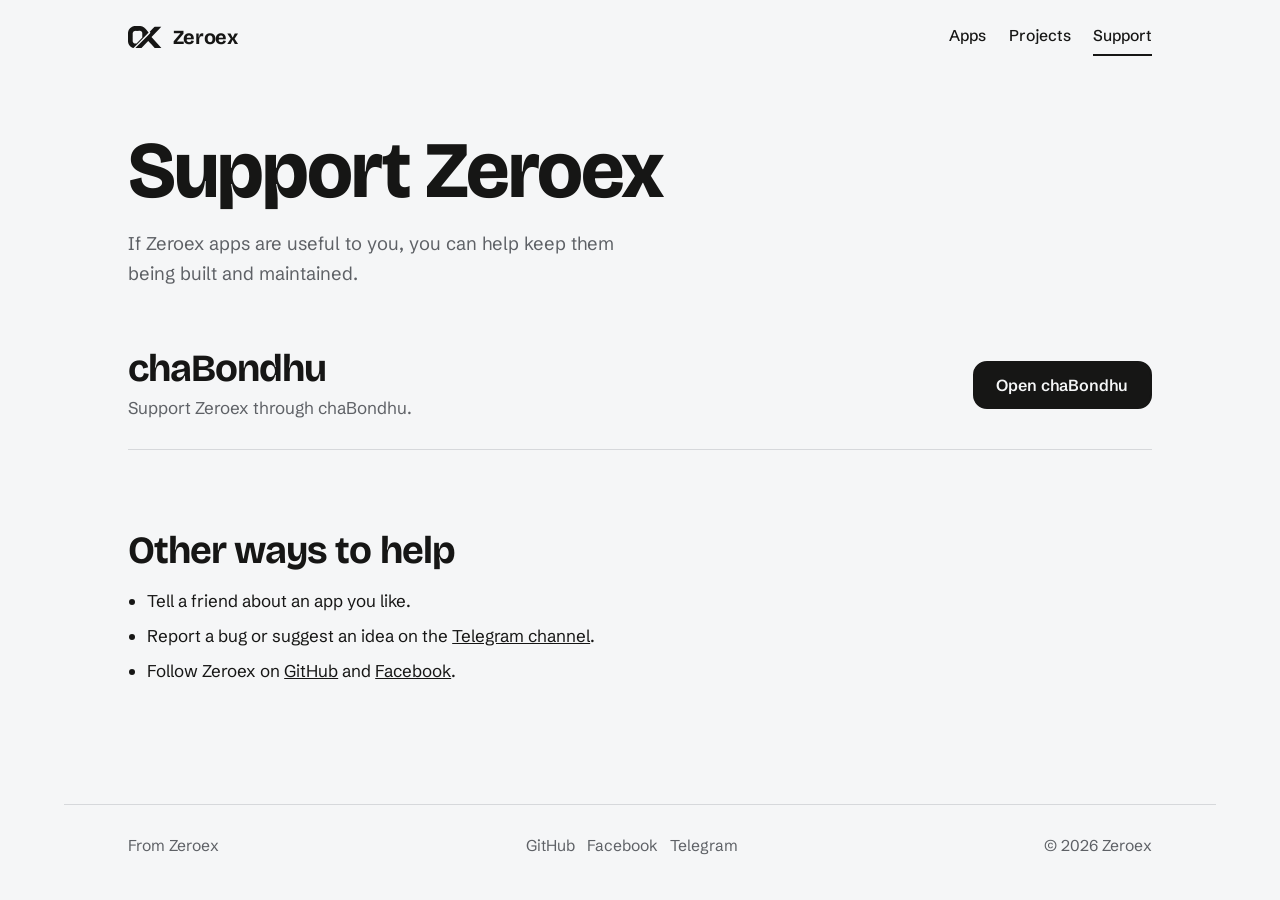
==== support.html @ efe3c901 "Add files via upload" ====
<!doctype html>
<html lang="en">
<head>
<meta charset="utf-8">
<meta name="viewport" content="width=device-width, initial-scale=1">
<title>Support Zeroex</title>
<meta name="description" content="Support the development of Zeroex apps through chaBondhu.">
<meta property="og:title" content="Support Zeroex">
<meta property="og:description" content="Support the development of Zeroex apps through chaBondhu.">
<meta name="theme-color" content="#161615">
<link rel="icon" href="favicon.svg" type="image/svg+xml">
<link rel="preconnect" href="https://fonts.googleapis.com">
<link rel="preconnect" href="https://fonts.gstatic.com" crossorigin>
<link href="https://fonts.googleapis.com/css2?family=Bricolage+Grotesque:opsz,wght@12..96,500..800&family=Schibsted+Grotesk:wght@400..700&display=swap" rel="stylesheet">
<link rel="stylesheet" href="style.css">
</head>
<body>
<svg width="0" height="0" style="position:absolute" aria-hidden="true" focusable="false"><defs><path id="zo" fill-rule="evenodd" d="M391 15 L374 9 L355 4 L335 1 L322 0 L190 0 L168 2 L148 6 L127 13 L109 21 L92 31 L72 46 L54 63 L45 73 L32 90 L20 111 L13 128 L8 141 L5 153 L1 175 L0 189 L0 411 L1 425 L3 441 L9 464 L14 478 L20 493 L31 512 L42 528 L57 545 L76 563 L94 575 L116 587 L125 591 L143 597 L146 597 L303 436 L558 178 L556 175 L518 129 L480 84 L465 67 L449 52 L437 42 L426 34 L409 24ZM351 139 L360 144 L371 155 L376 162 L380 171 L384 183 L386 194 L386 306 L385 310 L383 315 L381 319 L231 471 L227 474 L221 475 L191 475 L177 473 L172 471 L163 467 L151 458 L145 452 L137 441 L134 435 L130 425 L128 416 L127 408 L127 205 L127 198 L129 186 L133 175 L137 167 L146 155 L153 148 L160 143 L168 139 L176 135 L191 132 L214 131 L238 132 L313 131 L326 131 L337 133 L345 136Z"/><path id="zx" d="M899 21 L734 21 L729 21 L722 23 L716 26 L711 29 L677 63 L586 156 L586 158 L598 172 L602 178 L603 181 L603 185 L602 189 L601 192 L564 228 L559 234 L232 564 L195 601 L346 601 L355 599 L361 596 L366 592 L377 581 L507 446 L546 405 L547 405 L604 465 L631 495 L721 592 L727 596 L737 600 L744 601 L908 601 L908 601 L818 499 L634 298 L636 295 L701 227 L844 78 L899 22Z"/></defs></svg><a class="skip" href="#main">Skip to content</a>
<header class="wrap top">
  <a class="brand" href="index.html" aria-label="Zeroex home">
    <svg viewBox="0 0 908 601" class="glyph" aria-hidden="true"><use href="#zo"/><use href="#zx"/></svg>
    <span>Zeroex</span>
  </a>
  <nav class="nav" aria-label="Main">
    <a href="index.html#apps">Apps</a>
    <a href="index.html#projects">Projects</a>
    <a href="support.html" aria-current="page">Support</a>
  </nav>
</header>

<main id="main">
  <section class="wrap page-title" aria-labelledby="h">
    <h1 id="h">Support Zeroex</h1>
    <p>If Zeroex apps are useful to you, you can help keep them being built and maintained.</p>
  </section>

  <section class="wrap" aria-label="Ways to support">
    <div id="methods"></div>
    <noscript>
      <div class="method"><div><h2>chaBondhu</h2><p>Support Zeroex through chaBondhu.</p></div>
      <a class="btn" href="https://chabondhu.com/zeroex">Open chaBondhu</a></div>
    </noscript>
  </section>

  <section class="section wrap" aria-labelledby="free-h">
    <h2 id="free-h" style="font-size:clamp(1.7rem,4.5vw,2.4rem);margin-bottom:1rem">Other ways to help</h2>
    <ul class="ways">
      <li>Tell a friend about an app you like.</li>
      <li>Report a bug or suggest an idea on the <a href="https://t.me/zeroex_0x" target="_blank" rel="noopener">Telegram channel</a>.</li>
      <li>Follow Zeroex on <a href="https://github.com/Zeroex-0X" target="_blank" rel="noopener">GitHub</a> and <a href="https://www.facebook.com/zeroex.0X" target="_blank" rel="noopener">Facebook</a>.</li>
    </ul>
  </section>
</main>
<footer class="wrap foot">
  <span>From Zeroex</span>
  <span><a href="https://github.com/Zeroex-0X" target="_blank" rel="noopener">GitHub</a> &nbsp; <a href="https://www.facebook.com/zeroex.0X" target="_blank" rel="noopener">Facebook</a> &nbsp; <a href="https://t.me/zeroex_0x" target="_blank" rel="noopener">Telegram</a></span>
  <span>© 2026 Zeroex</span>
</footer>

<script>
/* ============ EDIT HERE ============
   Add more support methods by adding one more line to this list.
   Example: { name: "Method name", about: "One line about it.", url: "https://...", cta: "Button text" } */
const METHODS = [
  { name: "chaBondhu", about: "Support Zeroex through chaBondhu.", url: "https://chabondhu.com/zeroex", cta: "Open chaBondhu" }
];
/* =================================== */

const box = document.getElementById("methods");
METHODS.forEach(m => {
  const row = document.createElement("div");
  row.className = "method";
  const left = document.createElement("div");
  const h = document.createElement("h2"); h.textContent = m.name;
  const p = document.createElement("p"); p.textContent = m.about;
  left.append(h, p);
  const a = document.createElement("a");
  a.className = "btn"; a.href = m.url; a.target = "_blank"; a.rel = "noopener";
  a.textContent = m.cta;
  a.setAttribute("aria-label", m.cta + " (opens in a new tab)");
  row.append(left, a);
  box.appendChild(row);
});
</script>
</body>
</html>
---- style.css ----
:root{
  color-scheme: light dark;
  --paper:#F5F6F7; --ink:#161615; --muted:#5E6166; --line:#D6D8DB;
  --band:#161615; --on-band:#F5F6F7; --band-muted:#A3A7AD; --band-line:#36383C;
  --cut:clamp(40px,8vw,128px);
  --pad:clamp(1.25rem,5vw,4rem);
  --max:72rem;
  --radius:14px;
  --display:"Bricolage Grotesque","Segoe UI",system-ui,sans-serif;
  --body:"Schibsted Grotesk",system-ui,-apple-system,"Segoe UI",sans-serif;
}
@media (prefers-color-scheme:dark){
  :root{
    --paper:#161615; --ink:#F2F3F4; --muted:#A0A4AA; --line:#32343A;
    --band:#F2F3F4; --on-band:#161615; --band-muted:#55585E; --band-line:#CDCFD3;
  }
}
*,*::before,*::after{box-sizing:border-box}
html{-webkit-text-size-adjust:100%;scroll-behavior:smooth}
body{margin:0;background:var(--paper);color:var(--ink);font-family:var(--body);font-size:1.0625rem;line-height:1.6;-webkit-font-smoothing:antialiased}
a{color:inherit}
h1,h2,h3{font-family:var(--display);margin:0;line-height:1.05;letter-spacing:-.025em}
p{margin:0}
.wrap{max-width:var(--max);margin-inline:auto;padding-inline:var(--pad)}
.skip{position:absolute;left:-999px;top:0;background:var(--ink);color:var(--paper);padding:.6rem 1rem;z-index:10}
.skip:focus{left:0}
:focus-visible{outline:3px solid currentColor;outline-offset:3px;border-radius:6px}
svg{display:block}
.glyph{fill:currentColor}

/* header */
.top{display:flex;align-items:center;justify-content:space-between;gap:1rem;padding-block:1.1rem}
.brand{display:inline-flex;align-items:center;gap:.7rem;text-decoration:none;font-family:var(--display);font-weight:700;font-size:1.25rem;letter-spacing:-.02em}
.brand svg{width:2.1rem;height:auto}
.nav{display:flex;gap:clamp(.8rem,3vw,1.4rem);font-weight:500;font-size:.98rem}
.nav a{text-decoration:none;padding:.35rem 0;border-bottom:2px solid transparent}
.nav a:hover,.nav a[aria-current="page"]{border-bottom-color:currentColor}

/* hero */
.hero{display:grid;gap:1.5rem;align-items:center;padding-block:clamp(1rem,4vw,3rem) calc(var(--cut) + 2.5rem)}
.hero-mark{width:min(78%,17rem);justify-self:start}
.hero h1{font-size:clamp(2.7rem,8.4vw,5.6rem);font-weight:750;max-width:11ch;text-wrap:balance}
.hero p{margin-top:1.25rem;max-width:30rem;color:var(--muted);font-size:1.15rem}
.actions{display:flex;flex-wrap:wrap;gap:.75rem;margin-top:1.75rem}
@media (min-width:56rem){
  .hero{grid-template-columns:1fr 1.05fr;gap:3rem}
  .hero-mark{order:2;width:100%;max-width:38rem;justify-self:end}
}

/* buttons */
.btn{--btn-bg:var(--ink);--btn-fg:var(--paper);display:inline-flex;align-items:center;justify-content:center;padding:.8rem 1.35rem;min-height:3rem;border-radius:var(--radius);background:var(--btn-bg);color:var(--btn-fg);border:2px solid var(--btn-bg);font:600 1rem/1 var(--body);text-decoration:none;cursor:pointer}
.btn:hover{opacity:.88}
.btn.ghost{background:transparent;color:var(--btn-bg)}
.band .btn{--btn-bg:var(--on-band);--btn-fg:var(--band)}
.pill{display:inline-block;justify-self:start;border:1.5px solid currentColor;border-radius:999px;padding:.2rem .8rem;font-size:.9rem;font-weight:500;white-space:nowrap}

/* ribbon band (echoes the slash in the logo) */
.band{background:var(--band);color:var(--on-band);clip-path:polygon(0 var(--cut),100% 0,100% calc(100% - var(--cut)),0 100%);margin-top:calc(var(--cut) * -1);padding-block:calc(var(--cut) + 2.5rem)}
.band .muted{color:var(--band-muted)}
.sec-head{display:flex;align-items:baseline;justify-content:space-between;gap:1rem;margin-bottom:1.5rem}
.sec-head h2{font-size:clamp(2rem,5vw,3rem);font-weight:700}
.rows{list-style:none;margin:0;padding:0;border-top:1.5px solid var(--line)}
.band .rows{border-top-color:var(--band-line)}
.row{display:grid;gap:.9rem 2rem;align-items:center;padding-block:1.6rem;border-bottom:1.5px solid var(--line)}
.band .row{border-bottom-color:var(--band-line)}
.row h3{font-size:clamp(1.8rem,4.5vw,2.6rem);font-weight:700}
.row .muted{margin-top:.35rem;max-width:30rem}
@media (min-width:44rem){.row{grid-template-columns:1fr auto}}

/* generic sections */
.section{padding-block:clamp(2.5rem,7vw,5rem)}
.muted{color:var(--muted)}
.empty{padding-block:1.6rem;max-width:34rem}
.empty a{font-weight:600}

/* find / link rows */
.linkrow{display:flex;justify-content:space-between;gap:1rem;align-items:baseline;padding-block:1.25rem;border-bottom:1.5px solid var(--line);text-decoration:none}
.linkrow strong{font-family:var(--display);font-size:clamp(1.5rem,4vw,2.1rem);font-weight:700;letter-spacing:-.02em}
.linkrow span{color:var(--muted);overflow-wrap:anywhere;text-align:right}
.linkrow:hover strong{text-decoration:underline;text-underline-offset:.25em;text-decoration-thickness:2px}

/* support teaser */
.cta{display:grid;gap:1.25rem;justify-items:start}
.cta h2{font-size:clamp(2.1rem,6vw,3.6rem);font-weight:750;max-width:16ch;text-wrap:balance}
.cta p{max-width:30rem;color:var(--muted)}

/* support page */
.page-title{padding-block:clamp(1.5rem,5vw,3.5rem) 2rem}
.page-title h1{font-size:clamp(2.6rem,8vw,5rem);font-weight:750}
.page-title p{margin-top:1rem;max-width:32rem;color:var(--muted);font-size:1.15rem}
.method{display:grid;gap:1rem 2rem;align-items:center;padding-block:1.75rem;border-bottom:1.5px solid var(--line)}
.method h2{font-size:clamp(1.7rem,4.5vw,2.4rem);font-weight:700}
.method p{margin-top:.35rem;color:var(--muted);max-width:30rem}
@media (min-width:44rem){.method{grid-template-columns:1fr auto}}
.ways{margin:0;padding-left:1.2rem;max-width:34rem}
.ways li{margin-bottom:.5rem}

/* footer */
.foot{border-top:1.5px solid var(--line);margin-top:2rem;padding-block:1.75rem 2.5rem;display:flex;flex-wrap:wrap;justify-content:space-between;gap:.75rem 2rem;color:var(--muted);font-size:.98rem}
.foot a{text-decoration:none}
.foot a:hover{text-decoration:underline}

/* the one motion: the two halves slide along the cut and meet */
@media (prefers-reduced-motion:no-preference){
  .piece{animation-duration:1.1s;animation-timing-function:cubic-bezier(.16,.84,.24,1);animation-fill-mode:both}
  .piece.o{animation-name:from-o}
  .piece.x{animation-name:from-x}
  @keyframes from-o{from{transform:translate(-110px,110px);opacity:0}to{transform:none;opacity:1}}
  @keyframes from-x{from{transform:translate(110px,-110px);opacity:0}to{transform:none;opacity:1}}
}
@media (prefers-reduced-motion:reduce){html{scroll-behavior:auto}}
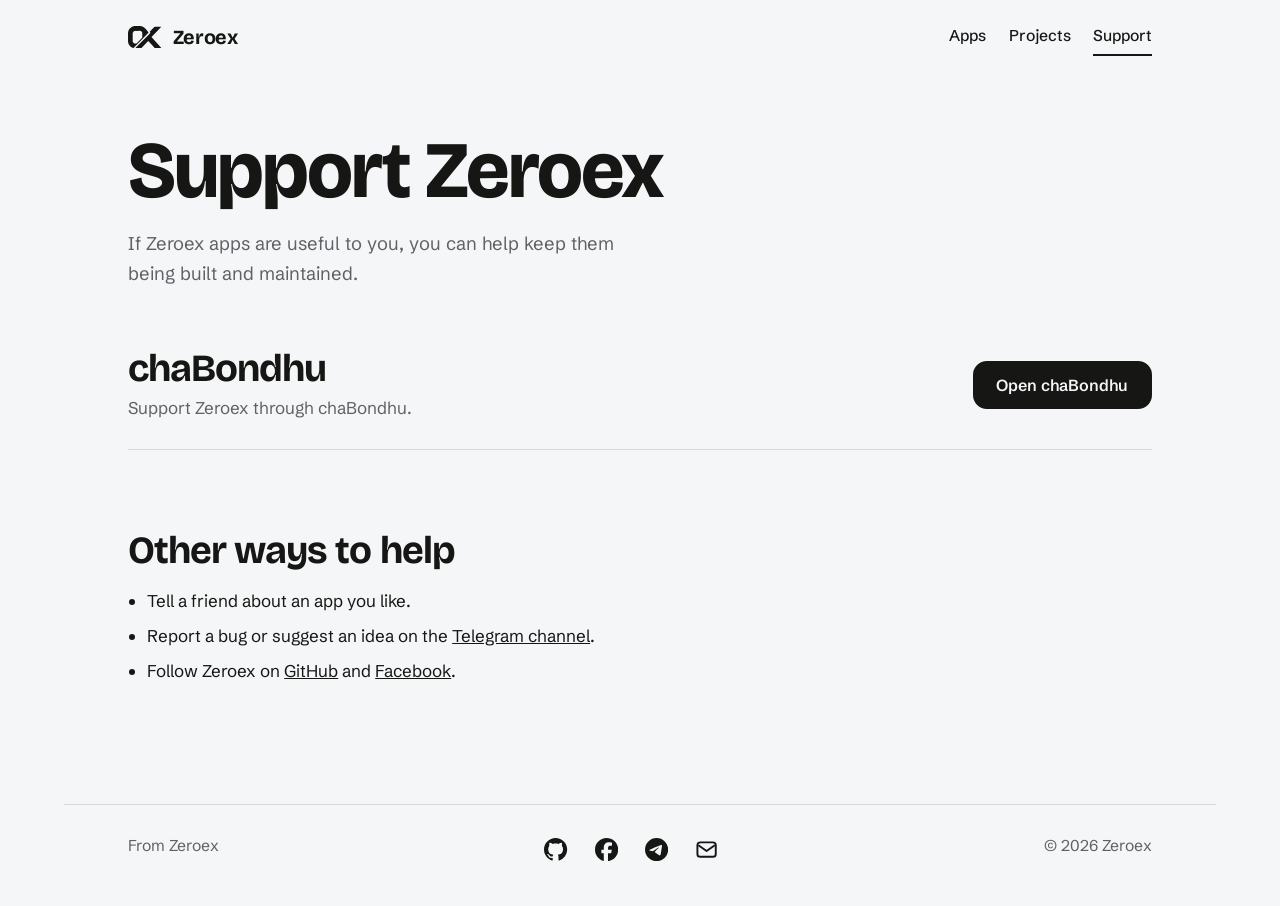
==== commit 7670bf5c: "Add social media icons to footer" ====
--- a/support.html
+++ b/support.html
@@ -53,7 +53,12 @@
 </main>
 <footer class="wrap foot">
   <span>From Zeroex</span>
-  <span><a href="https://github.com/Zeroex-0X" target="_blank" rel="noopener">GitHub</a> &nbsp; <a href="https://www.facebook.com/zeroex.0X" target="_blank" rel="noopener">Facebook</a> &nbsp; <a href="https://t.me/zeroex_0x" target="_blank" rel="noopener">Telegram</a></span>
+  <span class="foot-icons">
+    <a href="https://github.com/Zeroex-0X" target="_blank" rel="noopener" aria-label="GitHub"><svg class="ico" width="28" height="28" viewBox="0 0 16 16" aria-hidden="true"><path fill="currentColor" d="M8 0C3.58 0 0 3.58 0 8c0 3.54 2.29 6.53 5.47 7.59.4.07.55-.17.55-.38 0-.19-.01-.82-.01-1.49-2.01.37-2.53-.49-2.69-.94-.09-.23-.48-.94-.82-1.13-.28-.15-.68-.52-.01-.53.63-.01 1.08.58 1.23.82.72 1.21 1.87.87 2.33.66.07-.52.28-.87.51-1.07-1.78-.2-3.64-.89-3.64-3.95 0-.87.31-1.59.82-2.15-.08-.2-.36-1.02.08-2.12 0 0 .67-.21 2.2.82.64-.18 1.32-.27 2-.27.68 0 1.36.09 2 .27 1.53-1.04 2.2-.82 2.2-.82.44 1.1.16 1.92.08 2.12.51.56.82 1.27.82 2.15 0 3.07-1.87 3.75-3.65 3.95.29.25.54.73.54 1.48 0 1.07-.01 1.93-.01 2.2 0 .21.15.46.55.38A8.013 8.013 0 0016 8c0-4.42-3.58-8-8-8z"/></svg></a>
+    <a href="https://www.facebook.com/zeroex.0X" target="_blank" rel="noopener" aria-label="Facebook"><svg class="ico" width="28" height="28" viewBox="0 0 24 24" aria-hidden="true"><path fill="currentColor" d="M9.101 23.691v-7.98H6.627v-3.667h2.474v-1.58c0-4.085 1.848-5.978 5.858-5.978.401 0 .955.042 1.468.103a8.68 8.68 0 0 1 1.141.195v3.325a8.623 8.623 0 0 0-.653-.036 26.805 26.805 0 0 0-.733-.009c-.707 0-1.259.096-1.675.309a1.686 1.686 0 0 0-.679.622c-.258.42-.374.995-.374 1.752v1.297h3.919l-.386 2.103-.287 1.564h-3.246v8.245C19.396 23.238 24 18.179 24 12.044c0-6.627-5.373-12-12-12s-12 5.373-12 12c0 5.628 3.874 10.35 9.101 11.647Z"/></svg></a>
+    <a href="https://t.me/zeroex_0x" target="_blank" rel="noopener" aria-label="Telegram"><svg class="ico" width="28" height="28" viewBox="0 0 24 24" aria-hidden="true"><path fill="currentColor" d="M11.944 0A12 12 0 0 0 0 12a12 12 0 0 0 12 12 12 12 0 0 0 12-12A12 12 0 0 0 12 0a12 12 0 0 0-.056 0zm4.962 7.224c.1-.002.321.023.465.14a.506.506 0 0 1 .171.325c.016.093.036.306.02.472-.18 1.898-.962 6.502-1.36 8.627-.168.9-.499 1.201-.82 1.23-.696.065-1.225-.46-1.9-.902-1.056-.693-1.653-1.124-2.678-1.8-1.185-.78-.417-1.21.258-1.91.177-.184 3.247-2.977 3.307-3.23.007-.032.014-.15-.056-.212s-.174-.041-.249-.024c-.106.024-1.793 1.14-5.061 3.345-.48.33-.913.49-1.302.48-.428-.008-1.252-.241-1.865-.44-.752-.245-1.349-.374-1.297-.789.027-.216.325-.437.893-.663 3.498-1.524 5.83-2.529 6.998-3.014 3.332-1.386 4.025-1.627 4.476-1.635z"/></svg></a>
+    <a href="mailto:the.zeroex.0x@gmail.com" aria-label="Email"><svg class="ico" width="28" height="28" viewBox="0 0 24 24" aria-hidden="true"><rect x="2.5" y="4.5" width="19" height="15" rx="3" fill="none" stroke="currentColor" stroke-width="2"/><path d="M3.5 7.5l8.5 6 8.5-6" fill="none" stroke="currentColor" stroke-width="2" stroke-linejoin="round"/></svg></a>
+  </span>
   <span>© 2026 Zeroex</span>
 </footer>
 
--- a/style.css
+++ b/style.css
@@ -39,7 +39,7 @@
 /* hero */
 .hero{display:grid;gap:1.5rem;align-items:center;padding-block:clamp(1rem,4vw,3rem) calc(var(--cut) + 2.5rem)}
 .hero-mark{width:min(78%,17rem);justify-self:start}
-.hero h1{font-size:clamp(2.7rem,8.4vw,5.6rem);font-weight:750;max-width:11ch;text-wrap:balance}
+.hero h1{font-size:clamp(2.7rem,8.4vw,5.6rem);font-weight:750;max-width:12ch;text-wrap:balance}
 .hero p{margin-top:1.25rem;max-width:30rem;color:var(--muted);font-size:1.15rem}
 .actions{display:flex;flex-wrap:wrap;gap:.75rem;margin-top:1.75rem}
 @media (min-width:56rem){
@@ -75,8 +75,11 @@
 
 /* find / link rows */
 .linkrow{display:flex;justify-content:space-between;gap:1rem;align-items:baseline;padding-block:1.25rem;border-bottom:1.5px solid var(--line);text-decoration:none}
+.linkrow .lead{display:inline-flex;align-items:center;gap:.9rem}
+.ico{width:1.7rem;height:1.7rem;flex:none}
 .linkrow strong{font-family:var(--display);font-size:clamp(1.5rem,4vw,2.1rem);font-weight:700;letter-spacing:-.02em}
-.linkrow span{color:var(--muted);overflow-wrap:anywhere;text-align:right}
+.linkrow .handle{color:var(--muted);overflow-wrap:anywhere;text-align:right;min-width:0}
+@media (max-width:34rem){.linkrow{flex-direction:column;gap:.2rem}.linkrow .handle{text-align:left;padding-left:2.6rem}}
 .linkrow:hover strong{text-decoration:underline;text-underline-offset:.25em;text-decoration-thickness:2px}
 
 /* support teaser */
@@ -99,6 +102,10 @@
 .foot{border-top:1.5px solid var(--line);margin-top:2rem;padding-block:1.75rem 2.5rem;display:flex;flex-wrap:wrap;justify-content:space-between;gap:.75rem 2rem;color:var(--muted);font-size:.98rem}
 .foot a{text-decoration:none}
 .foot a:hover{text-decoration:underline}
+.foot-icons{display:inline-flex;gap:1.1rem;align-items:center}
+.foot-icons a{display:inline-flex;padding:.3rem;color:var(--ink)}
+.foot-icons .ico{width:1.45rem;height:1.45rem}
+.foot-icons a:hover{opacity:.7}
 
 /* the one motion: the two halves slide along the cut and meet */
 @media (prefers-reduced-motion:no-preference){
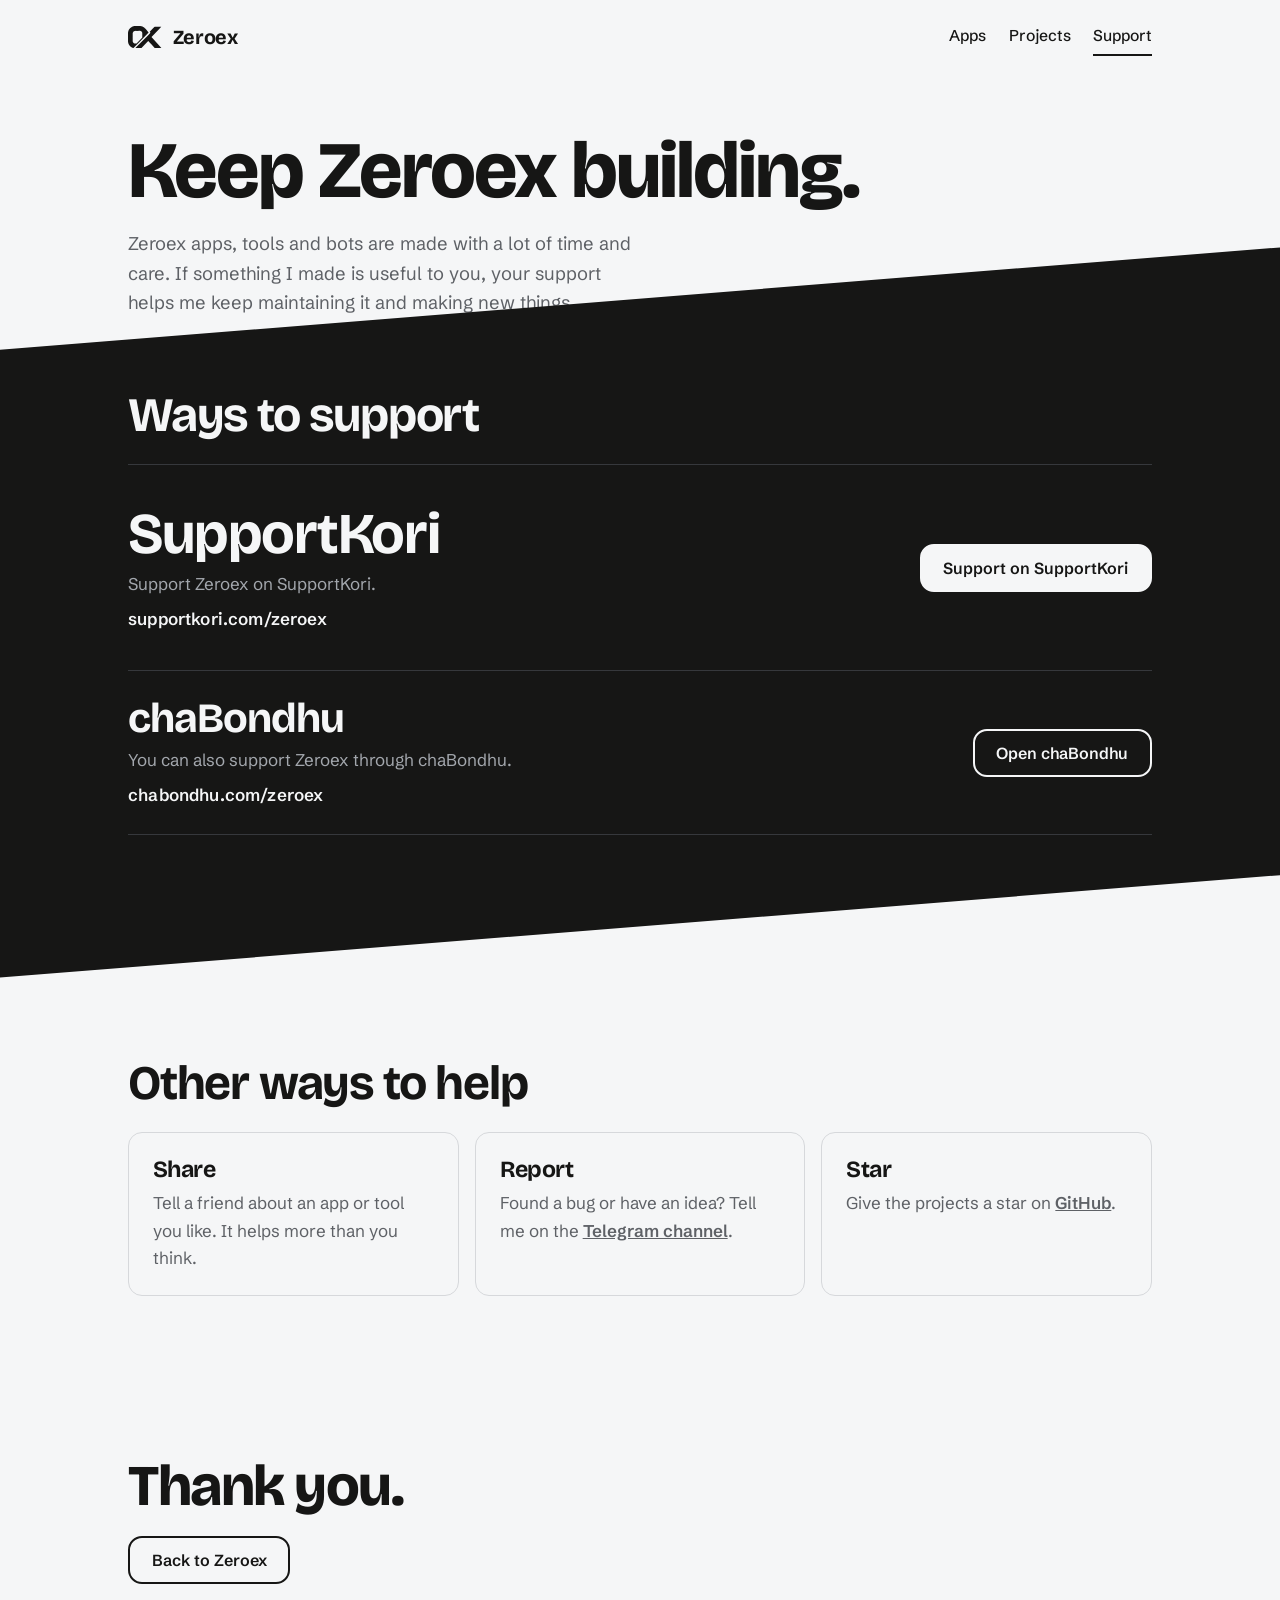
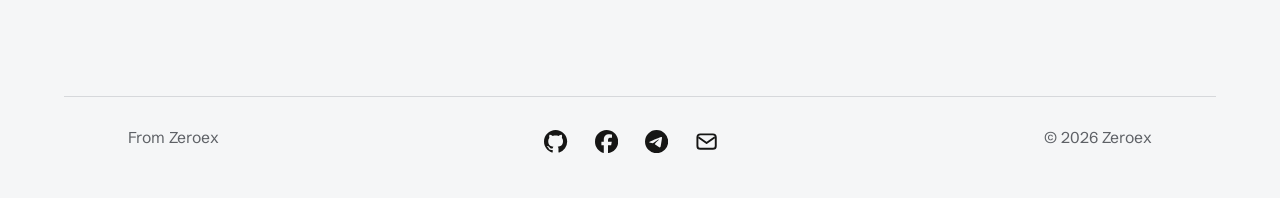
==== commit 12ee6093: "0XDL Update Added" ====
--- a/support.html
+++ b/support.html
@@ -4,15 +4,16 @@
 <meta charset="utf-8">
 <meta name="viewport" content="width=device-width, initial-scale=1">
 <title>Support Zeroex</title>
-<meta name="description" content="Support the development of Zeroex apps through chaBondhu.">
+<meta name="description" content="Support the work behind Zeroex apps, web tools and bots.">
 <meta property="og:title" content="Support Zeroex">
-<meta property="og:description" content="Support the development of Zeroex apps through chaBondhu.">
+<meta property="og:description" content="Support the work behind Zeroex apps, web tools and bots.">
+<link rel="canonical" href="https://zeroex-0x.github.io/support.html">
 <meta name="theme-color" content="#161615">
-<link rel="icon" href="favicon.svg" type="image/svg+xml">
+<link rel="icon" href="img/favicon.svg" type="image/svg+xml">
 <link rel="preconnect" href="https://fonts.googleapis.com">
 <link rel="preconnect" href="https://fonts.gstatic.com" crossorigin>
 <link href="https://fonts.googleapis.com/css2?family=Bricolage+Grotesque:opsz,wght@12..96,500..800&family=Schibsted+Grotesk:wght@400..700&display=swap" rel="stylesheet">
-<link rel="stylesheet" href="style.css">
+<link rel="stylesheet" href="css/style.css?v=6">
 </head>
 <body>
 <svg width="0" height="0" style="position:absolute" aria-hidden="true" focusable="false"><defs><path id="zo" fill-rule="evenodd" d="M391 15 L374 9 L355 4 L335 1 L322 0 L190 0 L168 2 L148 6 L127 13 L109 21 L92 31 L72 46 L54 63 L45 73 L32 90 L20 111 L13 128 L8 141 L5 153 L1 175 L0 189 L0 411 L1 425 L3 441 L9 464 L14 478 L20 493 L31 512 L42 528 L57 545 L76 563 L94 575 L116 587 L125 591 L143 597 L146 597 L303 436 L558 178 L556 175 L518 129 L480 84 L465 67 L449 52 L437 42 L426 34 L409 24ZM351 139 L360 144 L371 155 L376 162 L380 171 L384 183 L386 194 L386 306 L385 310 L383 315 L381 319 L231 471 L227 474 L221 475 L191 475 L177 473 L172 471 L163 467 L151 458 L145 452 L137 441 L134 435 L130 425 L128 416 L127 408 L127 205 L127 198 L129 186 L133 175 L137 167 L146 155 L153 148 L160 143 L168 139 L176 135 L191 132 L214 131 L238 132 L313 131 L326 131 L337 133 L345 136Z"/><path id="zx" d="M899 21 L734 21 L729 21 L722 23 L716 26 L711 29 L677 63 L586 156 L586 158 L598 172 L602 178 L603 181 L603 185 L602 189 L601 192 L564 228 L559 234 L232 564 L195 601 L346 601 L355 599 L361 596 L366 592 L377 581 L507 446 L546 405 L547 405 L604 465 L631 495 L721 592 L727 596 L737 600 L744 601 L908 601 L908 601 L818 499 L634 298 L636 295 L701 227 L844 78 L899 22Z"/></defs></svg><a class="skip" href="#main">Skip to content</a>
@@ -30,25 +31,30 @@
 
 <main id="main">
   <section class="wrap page-title" aria-labelledby="h">
-    <h1 id="h">Support Zeroex</h1>
-    <p>If Zeroex apps are useful to you, you can help keep them being built and maintained.</p>
+    <h1 id="h">Keep Zeroex building.</h1>
+    <p>Zeroex apps, tools and bots are made with a lot of time and care. If something I made is useful to you, your support helps me keep maintaining it and making new things.</p>
   </section>
 
-  <section class="wrap" aria-label="Ways to support">
-    <div id="methods"></div>
-    <noscript>
-      <div class="method"><div><h2>chaBondhu</h2><p>Support Zeroex through chaBondhu.</p></div>
-      <a class="btn" href="https://chabondhu.com/zeroex">Open chaBondhu</a></div>
-    </noscript>
+  <section class="band" aria-labelledby="ways-h">
+    <div class="wrap">
+      <div class="sec-head"><h2 id="ways-h">Ways to support</h2></div>
+      <ul class="rows" id="methods"></ul>
+      <noscript><p class="muted">Turn on JavaScript to see the support links, or open <a href="https://www.supportkori.com/zeroex">supportkori.com/zeroex</a>.</p></noscript>
+    </div>
   </section>
 
-  <section class="section wrap" aria-labelledby="free-h">
-    <h2 id="free-h" style="font-size:clamp(1.7rem,4.5vw,2.4rem);margin-bottom:1rem">Other ways to help</h2>
-    <ul class="ways">
-      <li>Tell a friend about an app you like.</li>
-      <li>Report a bug or suggest an idea on the <a href="https://t.me/zeroex_0x" target="_blank" rel="noopener">Telegram channel</a>.</li>
-      <li>Follow Zeroex on <a href="https://github.com/Zeroex-0X" target="_blank" rel="noopener">GitHub</a> and <a href="https://www.facebook.com/zeroex.0X" target="_blank" rel="noopener">Facebook</a>.</li>
-    </ul>
+  <section class="section wrap" aria-labelledby="help-h">
+    <div class="sec-head"><h2 id="help-h">Other ways to help</h2></div>
+    <div class="help">
+      <div class="help-card"><h3>Share</h3><p>Tell a friend about an app or tool you like. It helps more than you think.</p></div>
+      <div class="help-card"><h3>Report</h3><p>Found a bug or have an idea? Tell me on the <a href="https://t.me/zeroex_0x" target="_blank" rel="noopener">Telegram channel</a>.</p></div>
+      <div class="help-card"><h3>Star</h3><p>Give the projects a star on <a href="https://github.com/Zeroex-0X" target="_blank" rel="noopener">GitHub</a>.</p></div>
+    </div>
+  </section>
+
+  <section class="section wrap thanks" aria-labelledby="thanks-h">
+    <h2 id="thanks-h">Thank you.</h2>
+    <a class="btn ghost" href="index.html">Back to Zeroex</a>
   </section>
 </main>
 <footer class="wrap foot">
@@ -62,30 +68,7 @@
   <span>© 2026 Zeroex</span>
 </footer>
 
-<script>
-/* ============ EDIT HERE ============
-   Add more support methods by adding one more line to this list.
-   Example: { name: "Method name", about: "One line about it.", url: "https://...", cta: "Button text" } */
-const METHODS = [
-  { name: "chaBondhu", about: "Support Zeroex through chaBondhu.", url: "https://chabondhu.com/zeroex", cta: "Open chaBondhu" }
-];
-/* =================================== */
-
-const box = document.getElementById("methods");
-METHODS.forEach(m => {
-  const row = document.createElement("div");
-  row.className = "method";
-  const left = document.createElement("div");
-  const h = document.createElement("h2"); h.textContent = m.name;
-  const p = document.createElement("p"); p.textContent = m.about;
-  left.append(h, p);
-  const a = document.createElement("a");
-  a.className = "btn"; a.href = m.url; a.target = "_blank"; a.rel = "noopener";
-  a.textContent = m.cta;
-  a.setAttribute("aria-label", m.cta + " (opens in a new tab)");
-  row.append(left, a);
-  box.appendChild(row);
-});
-</script>
+<script src="js/data.js?v=6"></script>
+<script src="js/support.js?v=6"></script>
 </body>
 </html>
--- a/css/style.css
+++ b/css/style.css
@@ -0,0 +1,140 @@
+:root{
+  color-scheme: light dark;
+  --paper:#F5F6F7; --ink:#161615; --muted:#5E6166; --line:#D6D8DB;
+  --band:#161615; --on-band:#F5F6F7; --band-muted:#A3A7AD; --band-line:#36383C;
+  --cut:clamp(40px,8vw,128px);
+  --pad:clamp(1.25rem,5vw,4rem);
+  --max:72rem;
+  --radius:14px;
+  --display:"Bricolage Grotesque","Segoe UI",system-ui,sans-serif;
+  --body:"Schibsted Grotesk",system-ui,-apple-system,"Segoe UI",sans-serif;
+}
+@media (prefers-color-scheme:dark){
+  :root{
+    --paper:#161615; --ink:#F2F3F4; --muted:#A0A4AA; --line:#32343A;
+    --band:#F2F3F4; --on-band:#161615; --band-muted:#55585E; --band-line:#CDCFD3;
+  }
+}
+*,*::before,*::after{box-sizing:border-box}
+html{-webkit-text-size-adjust:100%;scroll-behavior:smooth}
+body{margin:0;background:var(--paper);color:var(--ink);font-family:var(--body);font-size:1.0625rem;line-height:1.6;-webkit-font-smoothing:antialiased}
+a{color:inherit}
+h1,h2,h3{font-family:var(--display);margin:0;line-height:1.05;letter-spacing:-.025em}
+p{margin:0}
+.wrap{max-width:var(--max);margin-inline:auto;padding-inline:var(--pad)}
+.skip{position:absolute;left:-999px;top:0;background:var(--ink);color:var(--paper);padding:.6rem 1rem;z-index:10}
+.skip:focus{left:0}
+:focus-visible{outline:3px solid currentColor;outline-offset:3px;border-radius:6px}
+svg{display:block}
+.glyph{fill:currentColor}
+
+/* header */
+.top{display:flex;align-items:center;justify-content:space-between;gap:1rem;padding-block:1.1rem}
+.brand{display:inline-flex;align-items:center;gap:.7rem;text-decoration:none;font-family:var(--display);font-weight:700;font-size:1.25rem;letter-spacing:-.02em}
+.brand svg{width:2.1rem;height:auto}
+.nav{display:flex;gap:clamp(.8rem,3vw,1.4rem);font-weight:500;font-size:.98rem}
+.nav a{text-decoration:none;padding:.35rem 0;border-bottom:2px solid transparent}
+.nav a:hover,.nav a[aria-current="page"]{border-bottom-color:currentColor}
+
+/* hero */
+.hero{display:grid;gap:1.5rem;align-items:center;padding-block:clamp(1rem,4vw,3rem) calc(var(--cut) + 2.5rem)}
+.hero-mark{width:min(78%,17rem);justify-self:start}
+.hero h1{font-size:clamp(2.7rem,8.4vw,5.6rem);font-weight:750;max-width:12ch;text-wrap:balance}
+.hero p{margin-top:1.25rem;max-width:30rem;color:var(--muted);font-size:1.15rem}
+.actions{display:flex;flex-wrap:wrap;gap:.75rem;margin-top:1.75rem}
+@media (min-width:56rem){
+  .hero{grid-template-columns:1fr 1.05fr;gap:3rem}
+  .hero-mark{order:2;width:100%;max-width:38rem;justify-self:end}
+}
+
+/* buttons */
+.btn{--btn-bg:var(--ink);--btn-fg:var(--paper);display:inline-flex;align-items:center;justify-content:center;padding:.8rem 1.35rem;min-height:3rem;border-radius:var(--radius);background:var(--btn-bg);color:var(--btn-fg);border:2px solid var(--btn-bg);font:600 1rem/1 var(--body);text-decoration:none;cursor:pointer}
+.btn:hover{opacity:.88}
+.btn.ghost{background:transparent;color:var(--btn-bg)}
+.band .btn{--btn-bg:var(--on-band);--btn-fg:var(--band)}
+.pill{display:inline-block;justify-self:start;border:1.5px solid currentColor;border-radius:999px;padding:.2rem .8rem;font-size:.9rem;font-weight:500;white-space:nowrap}
+
+/* ribbon band (echoes the slash in the logo) */
+.band{background:var(--band);color:var(--on-band);clip-path:polygon(0 var(--cut),100% 0,100% calc(100% - var(--cut)),0 100%);margin-top:calc(var(--cut) * -1);padding-block:calc(var(--cut) + 2.5rem)}
+.band .muted{color:var(--band-muted)}
+.sec-head{display:flex;align-items:baseline;justify-content:space-between;gap:1rem;margin-bottom:1.5rem}
+.sec-head h2{font-size:clamp(2rem,5vw,3rem);font-weight:700}
+.rows{list-style:none;margin:0;padding:0;border-top:1.5px solid var(--line)}
+.band .rows{border-top-color:var(--band-line)}
+.row{display:grid;gap:.9rem 2rem;align-items:center;padding-block:1.6rem;border-bottom:1.5px solid var(--line)}
+.band .row{border-bottom-color:var(--band-line)}
+.row h3{font-size:clamp(1.8rem,4.5vw,2.6rem);font-weight:700}
+.row .muted{margin-top:.35rem;max-width:30rem}
+@media (min-width:44rem){.row{grid-template-columns:1fr auto}}
+
+.row-main{display:flex;align-items:center;gap:1.1rem}
+.app-icon{width:4.25rem;height:4.25rem;border-radius:1.1rem;flex:none;object-fit:cover;border:2px solid var(--line)}
+.band .app-icon{border-color:var(--band-muted)}
+.title-line{display:flex;align-items:baseline;gap:.65rem;flex-wrap:wrap}
+.ver{font-size:.85rem;font-weight:600;border:1.5px solid currentColor;border-radius:999px;padding:.05rem .6rem;opacity:.8;white-space:nowrap}
+.ver:empty{display:none}
+.row-actions{display:flex;flex-wrap:wrap;gap:.75rem}
+.meta{margin-top:.5rem;font-size:.92rem}
+.meta:empty{display:none}
+.sec-head .muted{font-size:.95rem}
+/* generic sections */
+.section{padding-block:clamp(2.5rem,7vw,5rem)}
+.muted{color:var(--muted)}
+.empty{padding-block:1.6rem;max-width:34rem}
+.empty a{font-weight:600}
+
+/* find / link rows */
+.linkrow{display:flex;justify-content:space-between;gap:1rem;align-items:baseline;padding-block:1.25rem;border-bottom:1.5px solid var(--line);text-decoration:none}
+.linkrow .lead{display:inline-flex;align-items:center;gap:.9rem}
+.ico{width:1.7rem;height:1.7rem;flex:none}
+.linkrow strong{font-family:var(--display);font-size:clamp(1.5rem,4vw,2.1rem);font-weight:700;letter-spacing:-.02em}
+.linkrow .handle{color:var(--muted);overflow-wrap:anywhere;text-align:right;min-width:0}
+@media (max-width:34rem){.linkrow{flex-direction:column;gap:.2rem}.linkrow .handle{text-align:left;padding-left:2.6rem}}
+.linkrow:hover strong{text-decoration:underline;text-underline-offset:.25em;text-decoration-thickness:2px}
+
+/* support teaser */
+.cta{display:grid;gap:1.25rem;justify-items:start}
+.cta h2{font-size:clamp(2.1rem,6vw,3.6rem);font-weight:750;max-width:16ch;text-wrap:balance}
+.cta p{max-width:30rem;color:var(--muted)}
+
+/* support page */
+.page-title{padding-block:clamp(1.5rem,5vw,3.5rem) 2rem}
+.page-title h1{font-size:clamp(2.6rem,8vw,5rem);font-weight:750}
+.page-title p{margin-top:1rem;max-width:32rem;color:var(--muted);font-size:1.15rem}
+.method{display:grid;gap:1rem 2rem;align-items:center;padding-block:1.75rem;border-bottom:1.5px solid var(--line)}
+.method h2{font-size:clamp(1.7rem,4.5vw,2.4rem);font-weight:700}
+.method p{margin-top:.35rem;color:var(--muted);max-width:30rem}
+@media (min-width:44rem){.method{grid-template-columns:1fr auto}}
+.ways{margin:0;padding-left:1.2rem;max-width:34rem}
+.ways li{margin-bottom:.5rem}
+
+/* footer */
+.foot{border-top:1.5px solid var(--line);margin-top:2rem;padding-block:1.75rem 2.5rem;display:flex;flex-wrap:wrap;justify-content:space-between;gap:.75rem 2rem;color:var(--muted);font-size:.98rem}
+.foot a{text-decoration:none}
+.foot a:hover{text-decoration:underline}
+.foot-icons{display:inline-flex;gap:1.1rem;align-items:center}
+.foot-icons a{display:inline-flex;padding:.3rem;color:var(--ink)}
+.foot-icons .ico{width:1.45rem;height:1.45rem}
+.foot-icons a:hover{opacity:.7}
+
+/* the one motion: the two halves slide along the cut and meet */
+@media (prefers-reduced-motion:no-preference){
+  .piece{animation-duration:1.1s;animation-timing-function:cubic-bezier(.16,.84,.24,1);animation-fill-mode:both}
+  .piece.o{animation-name:from-o}
+  .piece.x{animation-name:from-x}
+  @keyframes from-o{from{transform:translate(-110px,110px);opacity:0}to{transform:none;opacity:1}}
+  @keyframes from-x{from{transform:translate(110px,-110px);opacity:0}to{transform:none;opacity:1}}
+}
+@media (prefers-reduced-motion:reduce){html{scroll-behavior:auto}}
+
+/* support page */
+.row.featured{padding-block:2.4rem}
+.row.featured h3{font-size:clamp(2.3rem,7vw,3.6rem)}
+.handle-line{margin-top:.5rem;font-weight:600;letter-spacing:.01em}
+.help{display:grid;gap:1rem;grid-template-columns:repeat(auto-fit,minmax(15rem,1fr))}
+.help-card{border:1.5px solid var(--line);border-radius:var(--radius);padding:1.5rem}
+.help-card h3{font-size:1.45rem;margin-bottom:.5rem}
+.help-card p{color:var(--muted)}
+.help-card a{font-weight:600}
+.thanks{display:grid;gap:1.25rem;justify-items:start}
+.thanks h2{font-size:clamp(2.1rem,6vw,3.6rem);font-weight:750}
